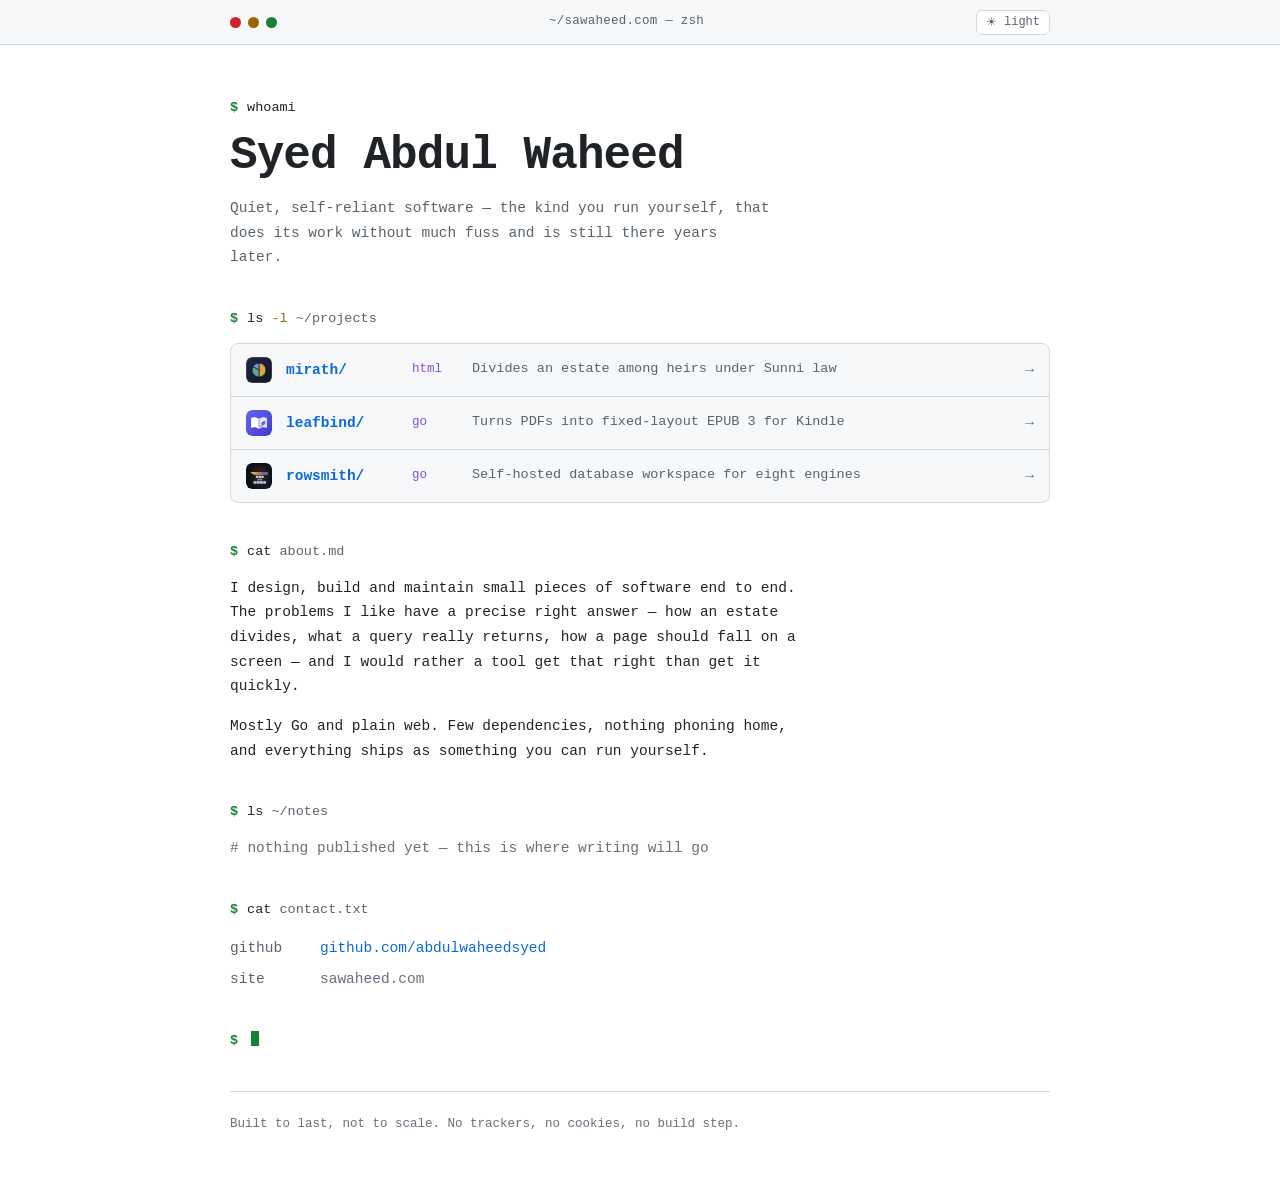
==== index.html @ 829b75a9 "Drop the email address from contact GitHub is enough to be reachable, and an address that is not pub" ====
<!doctype html>
<html lang="en">
<head>
<meta charset="utf-8">
<meta name="viewport" content="width=device-width,initial-scale=1">
<title>Syed Abdul Waheed</title>
<meta name="description" content="Quiet, self-reliant software — the kind you run yourself, built to still be there years later.">
<meta name="color-scheme" content="light dark">
<link rel="icon" href="data:image/svg+xml,%3Csvg xmlns='http://www.w3.org/2000/svg' viewBox='0 0 64 64'%3E%3Crect width='64' height='64' rx='14' fill='%230D1117'/%3E%3Ctext x='32' y='43' font-family='monospace' font-size='34' font-weight='700' fill='%233FB950' text-anchor='middle'%3E%24%3C/text%3E%3C/svg%3E">
<script>
/* set the theme before first paint so there is no flash */
(function(){try{var t=localStorage.getItem('theme');if(t==='light'||t==='dark')document.documentElement.setAttribute('data-theme',t);}catch(e){}})();
</script>
<style>
:root{
  --bg:#ffffff; --panel:#f6f8fa; --panel2:#eef1f4; --border:#d1d9e0;
  --text:#1f2328; --dim:#59636e; --faint:#67707b;
  --green:#1a7f37; --blue:#0969da; --amber:#9a6700; --red:#cf222e; --purple:#8250df;
  --mono:ui-monospace,'SF Mono','Cascadia Mono','Roboto Mono',Menlo,Consolas,'Liberation Mono',monospace;
  --shadow:0 1px 3px rgba(31,35,40,.08),0 8px 24px -12px rgba(31,35,40,.18);
}
@media (prefers-color-scheme:dark){
  :root:not([data-theme="light"]){
    --bg:#0d1117; --panel:#161b22; --panel2:#1c2230; --border:#30363d;
    --text:#e6edf3; --dim:#9198a1; --faint:#7d8590;
    --green:#3fb950; --blue:#58a6ff; --amber:#d29922; --red:#f85149; --purple:#bc8cff;
    --shadow:0 1px 3px rgba(1,4,9,.5),0 12px 32px -16px rgba(1,4,9,.9);
  }
}
:root[data-theme="dark"]{
  --bg:#0d1117; --panel:#161b22; --panel2:#1c2230; --border:#30363d;
  --text:#e6edf3; --dim:#9198a1; --faint:#7d8590;
  --green:#3fb950; --blue:#58a6ff; --amber:#d29922; --red:#f85149; --purple:#bc8cff;
  --shadow:0 1px 3px rgba(1,4,9,.5),0 12px 32px -16px rgba(1,4,9,.9);
}
*{box-sizing:border-box}
html{-webkit-text-size-adjust:100%}
body{
  margin:0;background:var(--bg);color:var(--text);
  font-family:var(--mono);font-size:14.5px;line-height:1.7;
  -webkit-font-smoothing:antialiased
}
a{color:var(--blue)}
.wrap{max-width:860px;margin:0 auto;padding:0 20px}

/* ---------- window chrome ---------- */
.chrome{
  position:sticky;top:0;z-index:10;background:var(--panel);
  border-bottom:1px solid var(--border)
}
.chrome__in{display:flex;align-items:center;gap:14px;height:44px}
.dots{display:flex;gap:7px;flex:none}
.dots i{width:11px;height:11px;border-radius:50%;display:block}
.dots i:nth-child(1){background:var(--red)}
.dots i:nth-child(2){background:var(--amber)}
.dots i:nth-child(3){background:var(--green)}
.path{flex:1;text-align:center;font-size:12.5px;color:var(--dim);letter-spacing:.02em;
  overflow:hidden;text-overflow:ellipsis;white-space:nowrap}
.tbtn{
  flex:none;display:inline-flex;align-items:center;gap:7px;
  font-family:var(--mono);font-size:12px;color:var(--dim);
  background:var(--bg);border:1px solid var(--border);border-radius:6px;
  padding:4px 9px;cursor:pointer;transition:border-color .15s,color .15s
}
.tbtn:hover{border-color:var(--blue);color:var(--blue)}

/* ---------- session ---------- */
main{padding:38px 0 0}
.block{margin-bottom:38px}
.cmd{color:var(--dim);font-size:13.5px;margin-bottom:12px;white-space:nowrap;overflow:hidden;text-overflow:ellipsis}
.cmd b{color:var(--green);font-weight:700;margin-right:9px}
.cmd em{font-style:normal;color:var(--text)}
.cmd .flag{color:var(--amber)}

h1{
  margin:0;font-weight:700;letter-spacing:-.02em;line-height:1.1;
  font-size:clamp(29px,5.6vw,46px)
}
.tagline{margin:14px 0 0;color:var(--dim);max-width:62ch}

/* ---------- file listing ---------- */
.listing{border:1px solid var(--border);border-radius:8px;overflow:hidden;background:var(--panel)}
.entry{
  display:grid;align-items:center;gap:14px;
  grid-template-columns:26px 112px 46px 1fr 16px;
  padding:13px 15px;text-decoration:none;color:inherit;
  border-bottom:1px solid var(--border);transition:background .15s
}
.entry:last-child{border-bottom:0}
.entry:hover,.entry:focus-visible{background:var(--panel2)}
.icon{width:26px;height:26px;border-radius:6px;overflow:hidden;display:block;flex:none}
.icon svg{width:100%;height:100%;display:block}
.ename{color:var(--blue);font-weight:700;white-space:nowrap}
.entry:hover .ename{text-decoration:underline}
.elang{color:var(--purple);font-size:12.5px;white-space:nowrap}
.edesc{color:var(--dim);font-size:13.5px;overflow:hidden;text-overflow:ellipsis;white-space:nowrap}
.earr{color:var(--faint);justify-self:end;transition:transform .18s,color .18s}
.entry:hover .earr{color:var(--blue);transform:translateX(3px)}

/* ---------- prose ---------- */
.out{max-width:66ch;color:var(--text)}
.out p{margin:0 0 15px}
.out p:last-child{margin-bottom:0}
.muted{color:var(--faint)}
.hash{color:var(--faint)}

/* ---------- contact ---------- */
.kv{display:grid;grid-template-columns:76px 1fr;gap:6px 14px;max-width:62ch}
.kv dt{color:var(--dim)}
.kv dd{margin:0}
.kv a{text-decoration:none}
.kv a:hover{text-decoration:underline}

/* ---------- caret ---------- */
.caret{display:inline-block;width:8px;height:1.05em;background:var(--green);
  vertical-align:-2px;margin-left:4px;animation:blink 1.15s steps(1) infinite}
@keyframes blink{0%,49%{opacity:1}50%,100%{opacity:0}}

footer{
  margin-top:10px;padding:22px 0 60px;color:var(--faint);font-size:12.5px;
  border-top:1px solid var(--border)
}

:focus-visible{outline:2px solid var(--blue);outline-offset:2px}

@media (max-width:640px){
  body{font-size:14px}
  .entry{grid-template-columns:26px 1fr 16px;gap:12px;row-gap:3px}
  .elang{display:none}
  .edesc{grid-column:2 / 4;white-space:normal;font-size:13px}
  .path{font-size:11.5px}
  .kv{grid-template-columns:62px 1fr}
}
@media (prefers-reduced-motion:reduce){*{transition:none!important;animation:none!important}}
</style>
</head>
<body>

<header class="chrome">
  <div class="wrap chrome__in">
    <span class="dots" aria-hidden="true"><i></i><i></i><i></i></span>
    <span class="path">~/sawaheed.com — zsh</span>
    <button class="tbtn" id="theme" type="button" aria-label="Switch colour theme">
      <span id="themeIcon" aria-hidden="true">◐</span><span id="themeLabel">theme</span>
    </button>
  </div>
</header>

<div class="wrap">
  <main>

    <section class="block">
      <p class="cmd"><b>$</b><em>whoami</em></p>
      <h1>Syed Abdul Waheed</h1>
      <p class="tagline">Quiet, self-reliant software — the kind you run yourself, that does its work without much fuss and is still there years later.</p>
    </section>

    <section class="block">
      <p class="cmd"><b>$</b><em>ls</em> <span class="flag">-l</span> ~/projects</p>
      <div class="listing">

        <a class="entry" href="islamic-inheritance-calculator.html">
          <span class="icon"><svg class="mark" viewBox="0 0 64 64" role="img" aria-label="Mīrāth logo">
          <defs><linearGradient id="mirathbg" x1="0" y1="0" x2="1" y2="1">
          <stop offset="0" stop-color="#1D2748"/><stop offset="1" stop-color="#0E1428"/>
          </linearGradient></defs>
          <rect width="64" height="64" rx="15" fill="url(#mirathbg)"/>
          <rect x=".8" y=".8" width="62.4" height="62.4" rx="14.2" fill="none" stroke="#D9A93E" stroke-opacity=".45" stroke-width="1.6"/>
          <g stroke="#0E1428" stroke-width="1.6" stroke-linejoin="round">
          <path d="M32 32L32 15A17 17 0 0 1 32 49Z" fill="#D9A93E"/>
          <path d="M32 32L32 49A17 17 0 0 1 17.28 23.5Z" fill="#5FA48D"/>
          <path d="M32 32L17.28 23.5A17 17 0 0 1 32 15Z" fill="#8290DA"/>
          </g>
          </svg></span>
          <span class="ename">mirath/</span>
          <span class="elang">html</span>
          <span class="edesc">Divides an estate among heirs under Sunni law</span>
          <span class="earr" aria-hidden="true">&rarr;</span>
        </a>

        <a class="entry" href="https://github.com/abdulwaheedsyed/leafbind">
          <span class="icon"><svg class="mark" viewBox="0 0 64 64" role="img" aria-label="Leafbind logo">
          <defs><linearGradient id="leafbindbg" x1="0" y1="0" x2="1" y2="1">
          <stop offset="0" stop-color="#6366F1"/><stop offset="1" stop-color="#4338CA"/>
          </linearGradient></defs>
          <rect width="64" height="64" rx="15" fill="url(#leafbindbg)"/>
          <path d="M12.5 19.5c6.8-2.9 13-2.3 19.5 2.2v24.6c-6.5-4.4-12.7-5-19.5-2.2z" fill="#FFFFFF"/>
          <path d="M51.5 19.5c-6.8-2.9-13-2.3-19.5 2.2v24.6c6.5-4.4 12.7-5 19.5-2.2z" fill="#E0E7FF"/>
          <path d="M32 24.5v3.2M32 31.2v3.2M32 37.9v3.2" stroke="#4338CA" stroke-width="1.6" stroke-linecap="round"/>
          <path d="M38.2 38.6c-1.6-6.4 2.2-10.9 9.3-11.4 1 6.9-2.9 11.5-9.3 11.4z" fill="#4F46E5"/>
          <path d="M36.4 41.2l2.6-3.4c2.2-2.9 4.2-5 6.6-7" stroke="#4F46E5" stroke-width="1.5" stroke-linecap="round" fill="none"/>
          <path d="M39.4 37.5c1.9-2.4 3.6-4.2 5.8-5.9" stroke="#E0E7FF" stroke-width="1.1" stroke-linecap="round" fill="none"/>
          </svg></span>
          <span class="ename">leafbind/</span>
          <span class="elang">go</span>
          <span class="edesc">Turns PDFs into fixed-layout EPUB 3 for Kindle</span>
          <span class="earr" aria-hidden="true">&rarr;</span>
        </a>

        <a class="entry" href="https://github.com/abdulwaheedsyed/Rowsmith">
          <span class="icon"><svg class="mark" role="img" aria-label="Rowsmith logo" viewBox="0 0 1024 1024">
          <defs>
          <clipPath id="rs-tile"><rect width="1024" height="1024" rx="224"/></clipPath>
          <radialGradient id="rs-glow" gradientUnits="userSpaceOnUse" cx="540" cy="470" r="500">
          <stop offset="0" stop-color="rgb(196,128,63)" stop-opacity="0.21"/><stop offset="1" stop-color="rgb(196,128,63)" stop-opacity="0"/>
          </radialGradient>
          <radialGradient id="rs-cool" gradientUnits="userSpaceOnUse" cx="760" cy="1100" r="720">
          <stop offset="0" stop-color="rgb(61,122,212)" stop-opacity="0.10"/><stop offset="1" stop-color="rgb(61,122,212)" stop-opacity="0"/>
          </radialGradient>
          </defs>
          <g clip-path="url(#rs-tile)">
          <rect width="1024" height="1024" fill="#0b0f17"/>
          <rect width="1024" height="1024" fill="url(#rs-cool)"/>
          <rect width="1024" height="1024" fill="url(#rs-glow)"/>
          <g transform="translate(172 351) scale(1.5455) translate(-760 -168)">
          <defs>
          <linearGradient id="rs-temper" x1="760" x2="1200" y1="0" y2="0" gradientUnits="userSpaceOnUse">
          <stop offset="0" stop-color="#ebc76a"/><stop offset=".45" stop-color="#c4803f"/>
          <stop offset=".75" stop-color="#93508a"/><stop offset="1" stop-color="#3d7ad4"/>
          </linearGradient>
          <linearGradient id="rs-steel" x1="0" x2="0" y1="0" y2="1"><stop offset="0" stop-color="#d3d9e3"/><stop offset="1" stop-color="#aeb7c6"/></linearGradient>
          <linearGradient id="rs-slate" x1="0" x2="0" y1="0" y2="1"><stop offset="0" stop-color="#95a0b2"/><stop offset="1" stop-color="#76829a"/></linearGradient>
          <filter id="rs-heat" x="-20%" y="-80%" width="140%" height="260%"><feGaussianBlur stdDeviation="18"/></filter>
          <linearGradient id="rs-tail0" gradientUnits="userSpaceOnUse" x1="1034.2" y1="147.9" x2="1020.7" y2="100.7"><stop offset="0" stop-color="#ffe3a0" stop-opacity="0"/><stop offset="1" stop-color="#ffe3a0" stop-opacity="0.90"/></linearGradient>
          <linearGradient id="rs-tail1" gradientUnits="userSpaceOnUse" x1="1045.9" y1="111.4" x2="1051.1" y2="62.6"><stop offset="0" stop-color="#f0c766" stop-opacity="0"/><stop offset="1" stop-color="#f0c766" stop-opacity="0.74"/></linearGradient>
          <linearGradient id="rs-tail2" gradientUnits="userSpaceOnUse" x1="1054.3" y1="138.7" x2="1075.1" y2="96.1"><stop offset="0" stop-color="#ffe3a0" stop-opacity="0"/><stop offset="1" stop-color="#ffe3a0" stop-opacity="0.85"/></linearGradient>
          <linearGradient id="rs-tail3" gradientUnits="userSpaceOnUse" x1="1091.4" y1="114.8" x2="1122.0" y2="83.1"><stop offset="0" stop-color="#f0c766" stop-opacity="0"/><stop offset="1" stop-color="#f0c766" stop-opacity="0.69"/></linearGradient>
          <linearGradient id="rs-tail4" gradientUnits="userSpaceOnUse" x1="1082.1" y1="145.6" x2="1119.5" y2="125.7"><stop offset="0" stop-color="#ffe3a0" stop-opacity="0"/><stop offset="1" stop-color="#ffe3a0" stop-opacity="0.81"/></linearGradient>
          <linearGradient id="rs-tail5" gradientUnits="userSpaceOnUse" x1="1003.5" y1="104.7" x2="984.0" y2="71.0"><stop offset="0" stop-color="#f0c766" stop-opacity="0"/><stop offset="1" stop-color="#f0c766" stop-opacity="0.71"/></linearGradient>
          </defs>
          <path d="M760 168h440v80H930c-60 0-108-24-170-80z" fill="#c4803f" opacity="0.45" filter="url(#rs-heat)"/>
          <path d="M760 168h440v80H930c-60 0-108-24-170-80z" fill="url(#rs-temper)"/>
          <path d="M760 168h440v5H765z" fill="#fff" opacity="0.2"/>
          <!-- waist, neck and base: the logo's bars, cut into cells -->
          <g fill="url(#rs-steel)">
          <rect x="900.0" y="266" width="62.7" height="60" rx="5"/>
          <rect x="968.7" y="266" width="62.7" height="60" rx="5"/>
          <rect x="1037.3" y="266" width="62.7" height="60" rx="5"/>
          </g>
          <g fill="url(#rs-slate)">
          <rect x="940.0" y="340" width="57.0" height="50" rx="5"/>
          <rect x="1003.0" y="340" width="57.0" height="50" rx="5"/>
          </g>
          <g fill="url(#rs-steel)">
          <rect x="840.0" y="404" width="75.5" height="66" rx="5"/>
          <rect x="921.5" y="404" width="75.5" height="66" rx="5"/>
          <rect x="1003.0" y="404" width="75.5" height="66" rx="5"/>
          <rect x="1084.5" y="404" width="75.5" height="66" rx="5"/>
          </g>
          <!-- sparks thrown from the strike point -->
          <g>
          <line x1="1034.2" y1="147.9" x2="1020.7" y2="100.7" stroke="url(#rs-tail0)" stroke-width="3.9" stroke-linecap="round"/>
          <circle cx="1020.7" cy="100.7" r="2.2" fill="#fff4d6" opacity="0.90"/>
          <line x1="1045.9" y1="111.4" x2="1051.1" y2="62.6" stroke="url(#rs-tail1)" stroke-width="3.9" stroke-linecap="round"/>
          <circle cx="1051.1" cy="62.6" r="2.2" fill="#fff4d6" opacity="0.74"/>
          <line x1="1054.3" y1="138.7" x2="1075.1" y2="96.1" stroke="url(#rs-tail2)" stroke-width="3.7" stroke-linecap="round"/>
          <circle cx="1075.1" cy="96.1" r="2.1" fill="#fff4d6" opacity="0.85"/>
          <line x1="1091.4" y1="114.8" x2="1122.0" y2="83.1" stroke="url(#rs-tail3)" stroke-width="3.4" stroke-linecap="round"/>
          <circle cx="1122.0" cy="83.1" r="1.9" fill="#fff4d6" opacity="0.69"/>
          <line x1="1082.1" y1="145.6" x2="1119.5" y2="125.7" stroke="url(#rs-tail4)" stroke-width="3.2" stroke-linecap="round"/>
          <circle cx="1119.5" cy="125.7" r="1.8" fill="#fff4d6" opacity="0.81"/>
          <line x1="1003.5" y1="104.7" x2="984.0" y2="71.0" stroke="url(#rs-tail5)" stroke-width="2.9" stroke-linecap="round"/>
          <circle cx="984.0" cy="71.0" r="1.6" fill="#fff4d6" opacity="0.71"/>
          </g>
          </g>
          </g>
          </svg></span>
          <span class="ename">rowsmith/</span>
          <span class="elang">go</span>
          <span class="edesc">Self-hosted database workspace for eight engines</span>
          <span class="earr" aria-hidden="true">&rarr;</span>
        </a>

      </div>
    </section>

    <section class="block">
      <p class="cmd"><b>$</b><em>cat</em> about.md</p>
      <div class="out">
        <p>I design, build and maintain small pieces of software end to end. The problems I like have a precise right answer — how an estate divides, what a query really returns, how a page should fall on a screen — and I would rather a tool get that right than get it quickly.</p>
        <p>Mostly Go and plain web. Few dependencies, nothing phoning home, and everything ships as something you can run yourself.</p>
      </div>
    </section>

    <section class="block">
      <p class="cmd"><b>$</b><em>ls</em> ~/notes</p>
      <div class="out muted"><p><span class="hash">#</span> nothing published yet — this is where writing will go</p></div>
    </section>

    <section class="block">
      <p class="cmd"><b>$</b><em>cat</em> contact.txt</p>
      <dl class="kv">
        <dt>github</dt><dd><a href="https://github.com/abdulwaheedsyed">github.com/abdulwaheedsyed</a></dd>
        <dt>site</dt><dd><span class="muted">sawaheed.com</span></dd>
      </dl>
    </section>

    <section class="block">
      <p class="cmd"><b>$</b><span class="caret" aria-hidden="true"></span></p>
    </section>

  </main>

  <footer>Built to last, not to scale. No trackers, no cookies, no build step.</footer>
</div>

<script>
(function(){
  var root = document.documentElement;
  var btn = document.getElementById('theme');
  var icon = document.getElementById('themeIcon');
  var label = document.getElementById('themeLabel');
  var mq = window.matchMedia('(prefers-color-scheme: dark)');

  function effective(){
    var set = root.getAttribute('data-theme');
    if(set === 'light' || set === 'dark') return set;
    return mq.matches ? 'dark' : 'light';
  }
  function paint(){
    var t = effective();
    icon.textContent = t === 'dark' ? '☾' : '☀';
    label.textContent = t === 'dark' ? 'dark' : 'light';
    btn.setAttribute('aria-label', 'Switch to ' + (t === 'dark' ? 'light' : 'dark') + ' theme');
  }
  btn.addEventListener('click', function(){
    var next = effective() === 'dark' ? 'light' : 'dark';
    root.setAttribute('data-theme', next);
    try{ localStorage.setItem('theme', next); }catch(e){}
    paint();
  });
  /* follow the system until the visitor has chosen for themselves */
  if(mq.addEventListener) mq.addEventListener('change', paint);
  paint();
})();

</script>

</body>
</html>
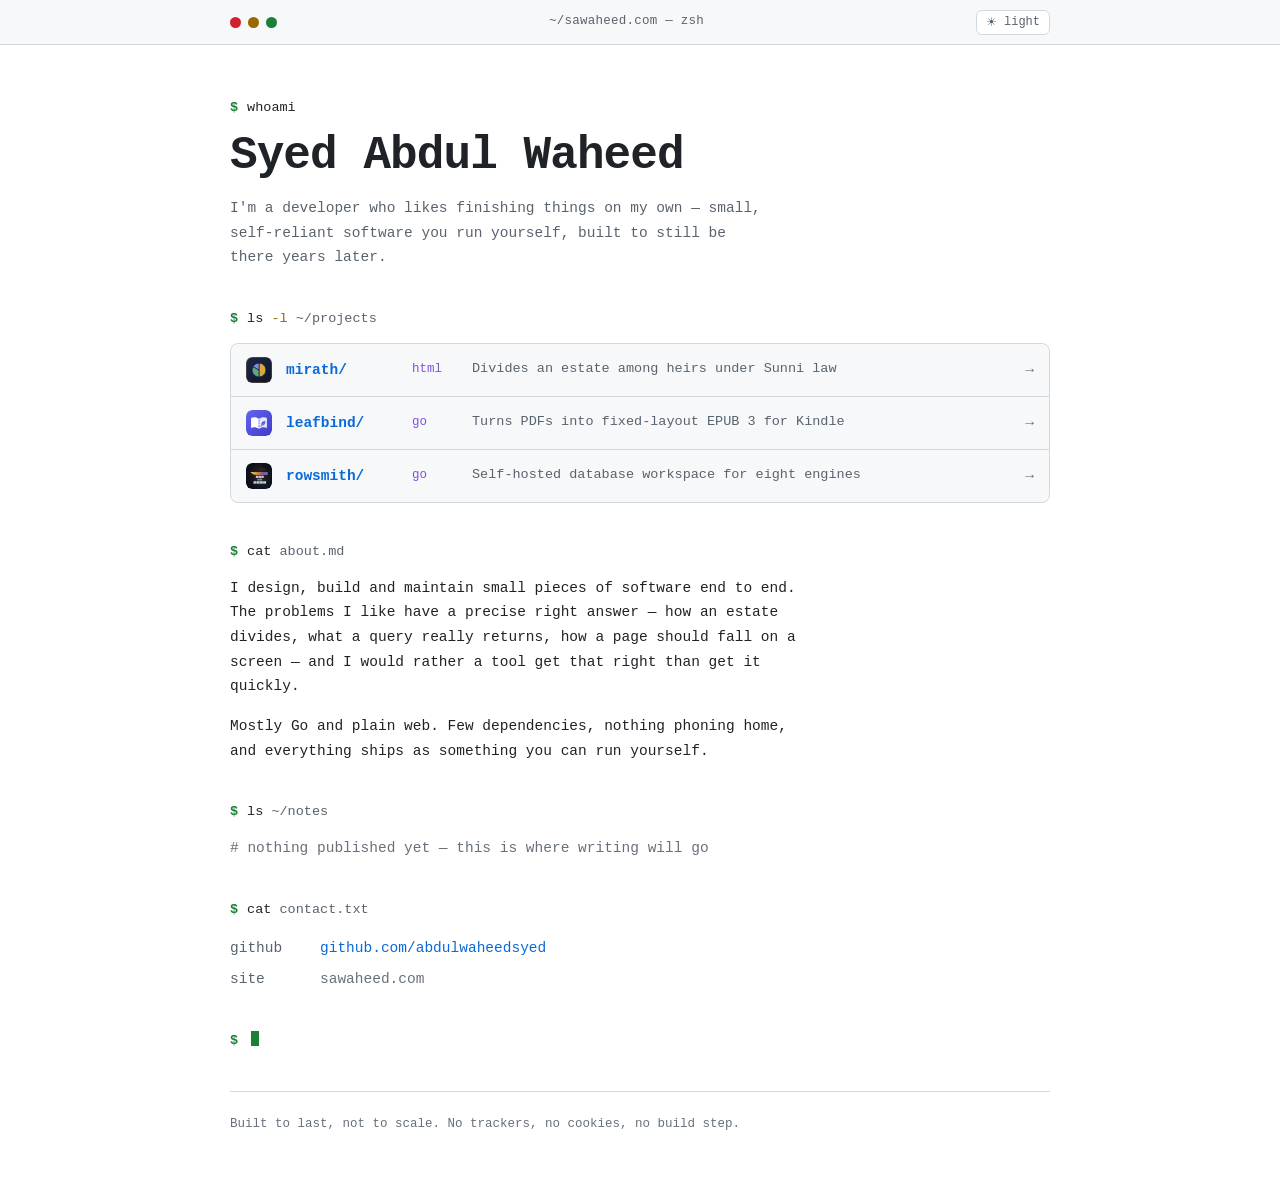
==== commit 7afc1487: "Lead the hero line with the person, not the software It sits directly under "$ whoami", so it should" ====
--- a/index.html
+++ b/index.html
@@ -4,7 +4,7 @@
 <meta charset="utf-8">
 <meta name="viewport" content="width=device-width,initial-scale=1">
 <title>Syed Abdul Waheed</title>
-<meta name="description" content="Quiet, self-reliant software — the kind you run yourself, built to still be there years later.">
+<meta name="description" content="Syed Abdul Waheed — a developer building small, self-reliant software you run yourself, built to still be there years later.">
 <meta name="color-scheme" content="light dark">
 <link rel="icon" href="data:image/svg+xml,%3Csvg xmlns='http://www.w3.org/2000/svg' viewBox='0 0 64 64'%3E%3Crect width='64' height='64' rx='14' fill='%230D1117'/%3E%3Ctext x='32' y='43' font-family='monospace' font-size='34' font-weight='700' fill='%233FB950' text-anchor='middle'%3E%24%3C/text%3E%3C/svg%3E">
 <script>
@@ -152,7 +152,7 @@
     <section class="block">
       <p class="cmd"><b>$</b><em>whoami</em></p>
       <h1>Syed Abdul Waheed</h1>
-      <p class="tagline">Quiet, self-reliant software — the kind you run yourself, that does its work without much fuss and is still there years later.</p>
+      <p class="tagline">I'm a developer who likes finishing things on my own — small, self-reliant software you run yourself, built to still be there years later.</p>
     </section>
 
     <section class="block">
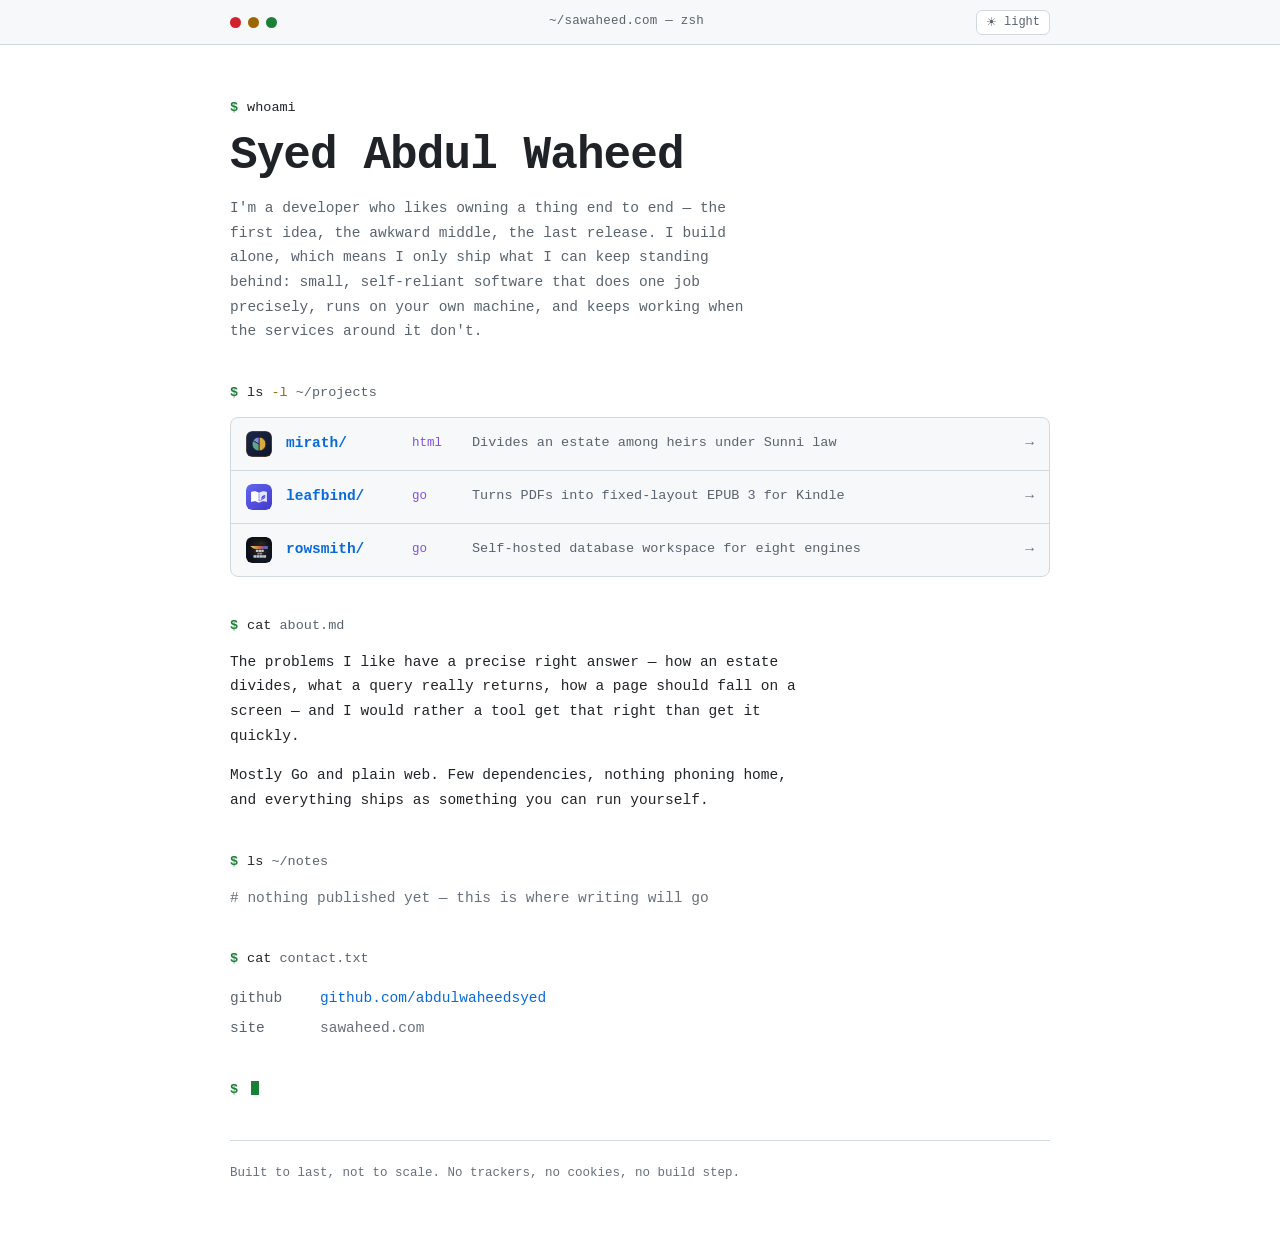
==== commit e7c59234: "Expand the hero line Says who I am and how I work before what comes out of it: owning a thing end to" ====
--- a/index.html
+++ b/index.html
@@ -152,7 +152,7 @@
     <section class="block">
       <p class="cmd"><b>$</b><em>whoami</em></p>
       <h1>Syed Abdul Waheed</h1>
-      <p class="tagline">I'm a developer who likes finishing things on my own — small, self-reliant software you run yourself, built to still be there years later.</p>
+      <p class="tagline">I'm a developer who likes owning a thing end to end — the first idea, the awkward middle, the last release. I build alone, which means I only ship what I can keep standing behind: small, self-reliant software that does one job precisely, runs on your own machine, and keeps working when the services around it don't.</p>
     </section>
 
     <section class="block">
@@ -277,7 +277,7 @@
     <section class="block">
       <p class="cmd"><b>$</b><em>cat</em> about.md</p>
       <div class="out">
-        <p>I design, build and maintain small pieces of software end to end. The problems I like have a precise right answer — how an estate divides, what a query really returns, how a page should fall on a screen — and I would rather a tool get that right than get it quickly.</p>
+        <p>The problems I like have a precise right answer — how an estate divides, what a query really returns, how a page should fall on a screen — and I would rather a tool get that right than get it quickly.</p>
         <p>Mostly Go and plain web. Few dependencies, nothing phoning home, and everything ships as something you can run yourself.</p>
       </div>
     </section>
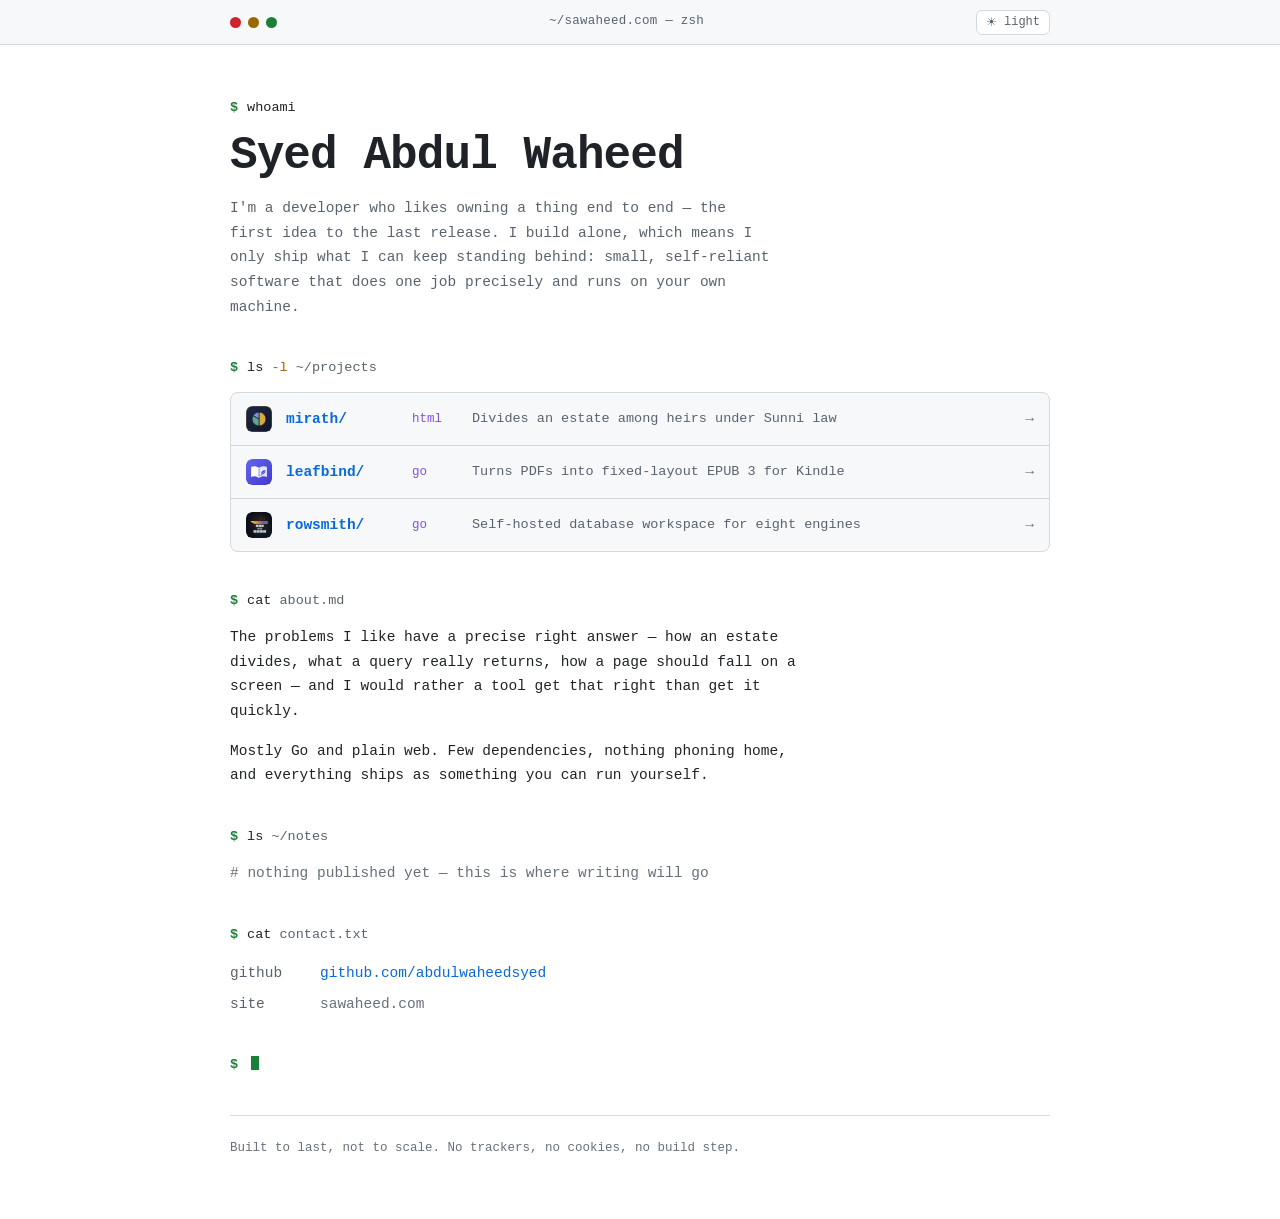
==== commit 60c1894f: "Trim the hero line Drops "the awkward middle" and the closing clause about services, so the sentence" ====
--- a/index.html
+++ b/index.html
@@ -152,7 +152,7 @@
     <section class="block">
       <p class="cmd"><b>$</b><em>whoami</em></p>
       <h1>Syed Abdul Waheed</h1>
-      <p class="tagline">I'm a developer who likes owning a thing end to end — the first idea, the awkward middle, the last release. I build alone, which means I only ship what I can keep standing behind: small, self-reliant software that does one job precisely, runs on your own machine, and keeps working when the services around it don't.</p>
+      <p class="tagline">I'm a developer who likes owning a thing end to end — the first idea to the last release. I build alone, which means I only ship what I can keep standing behind: small, self-reliant software that does one job precisely and runs on your own machine.</p>
     </section>
 
     <section class="block">
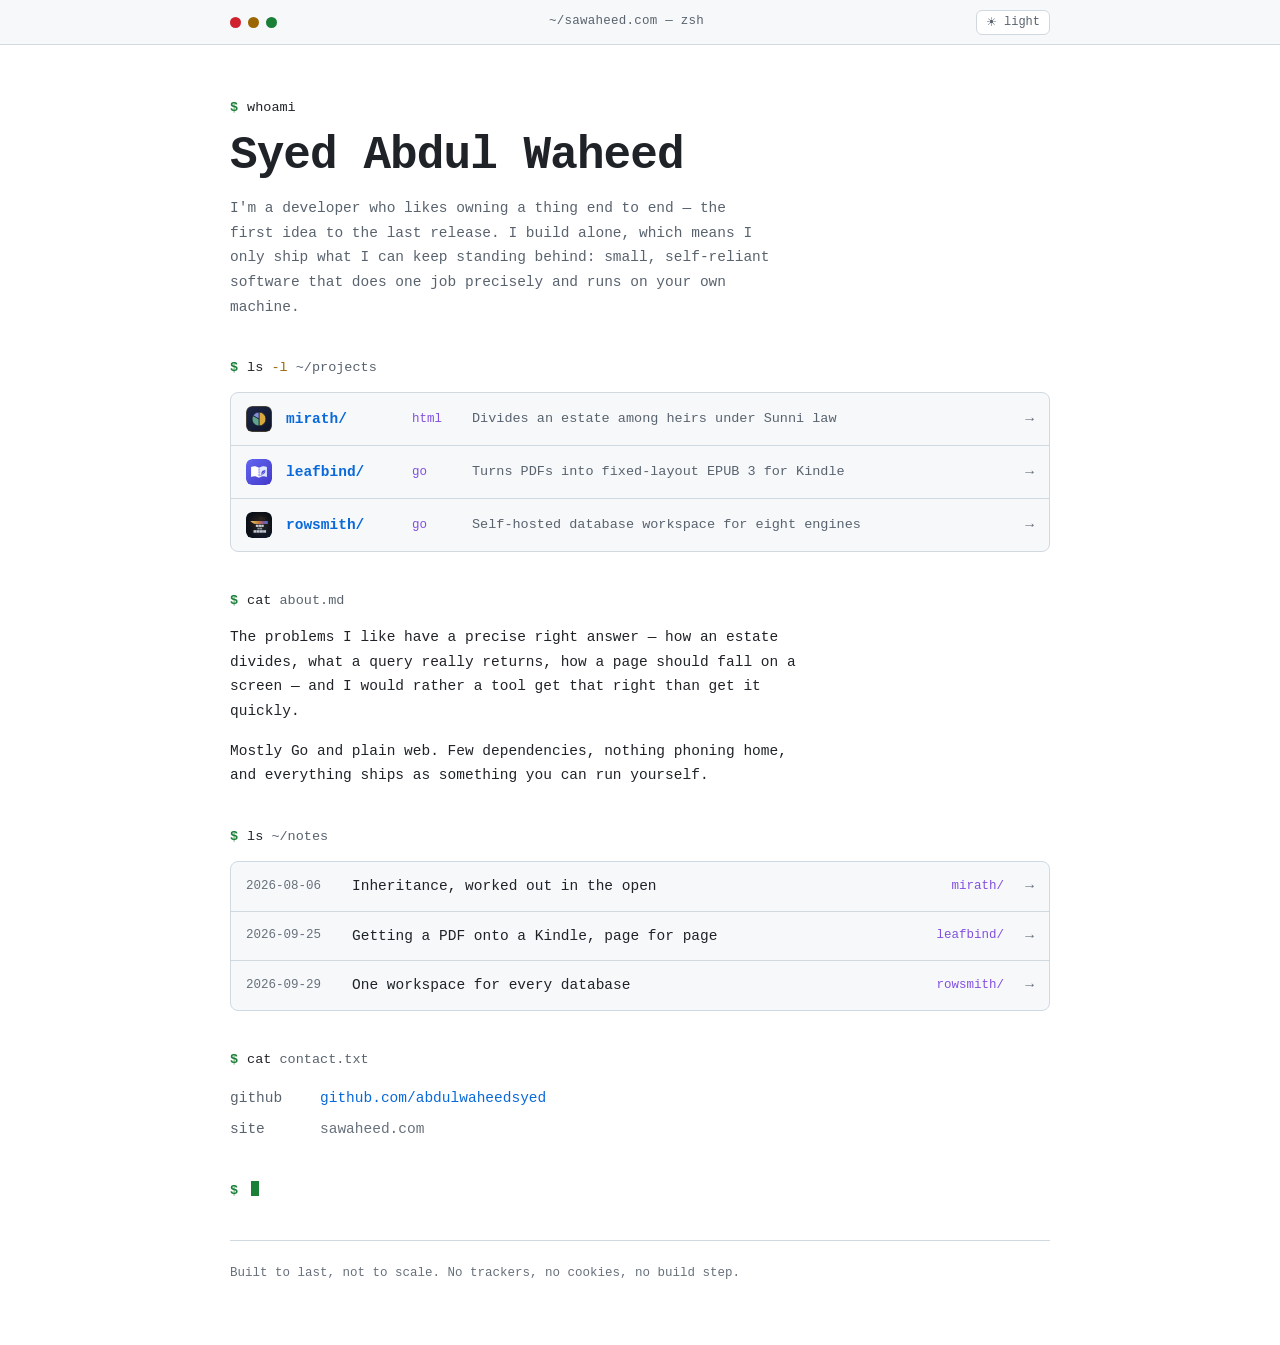
==== commit 72d8a4fd: "Add notes on Mirath, Leafbind and Rowsmith Three notes, one per project, each on its own page in the" ====
--- a/index.html
+++ b/index.html
@@ -96,6 +96,27 @@
 .edesc{color:var(--dim);font-size:13.5px;overflow:hidden;text-overflow:ellipsis;white-space:nowrap}
 .earr{color:var(--faint);justify-self:end;transition:transform .18s,color .18s}
 .entry:hover .earr{color:var(--blue);transform:translateX(3px)}
+
+/* ---------- notes listing ---------- */
+.nrow{
+  display:grid;align-items:center;gap:14px;
+  grid-template-columns:92px 1fr auto 16px;
+  padding:12px 15px;text-decoration:none;color:inherit;
+  border-bottom:1px solid var(--border);transition:background .15s
+}
+.nrow:last-child{border-bottom:0}
+.nrow:hover,.nrow:focus-visible{background:var(--panel2)}
+.ndate{color:var(--faint);font-size:12.5px;white-space:nowrap}
+.ntitle{color:var(--text);overflow:hidden;text-overflow:ellipsis;white-space:nowrap}
+.nrow:hover .ntitle{color:var(--blue);text-decoration:underline}
+.nproj{color:var(--purple);font-size:12.5px;white-space:nowrap}
+.nrow:hover .earr{color:var(--blue);transform:translateX(3px)}
+@media (max-width:640px){
+  .nrow{grid-template-columns:1fr 16px;row-gap:2px}
+  .ndate{grid-column:1;order:-1}
+  .ntitle{grid-column:1;white-space:normal}
+  .nproj{display:none}
+}
 
 /* ---------- prose ---------- */
 .out{max-width:66ch;color:var(--text)}
@@ -284,7 +305,26 @@
 
     <section class="block">
       <p class="cmd"><b>$</b><em>ls</em> ~/notes</p>
-      <div class="out muted"><p><span class="hash">#</span> nothing published yet — this is where writing will go</p></div>
+      <div class="listing">
+        <a class="nrow" href="notes/mirath.html">
+          <span class="ndate">2026-08-06</span>
+          <span class="ntitle">Inheritance, worked out in the open</span>
+          <span class="nproj">mirath/</span>
+          <span class="earr" aria-hidden="true">&rarr;</span>
+        </a>
+        <a class="nrow" href="notes/leafbind.html">
+          <span class="ndate">2026-09-25</span>
+          <span class="ntitle">Getting a PDF onto a Kindle, page for page</span>
+          <span class="nproj">leafbind/</span>
+          <span class="earr" aria-hidden="true">&rarr;</span>
+        </a>
+        <a class="nrow" href="notes/rowsmith.html">
+          <span class="ndate">2026-09-29</span>
+          <span class="ntitle">One workspace for every database</span>
+          <span class="nproj">rowsmith/</span>
+          <span class="earr" aria-hidden="true">&rarr;</span>
+        </a>
+      </div>
     </section>
 
     <section class="block">
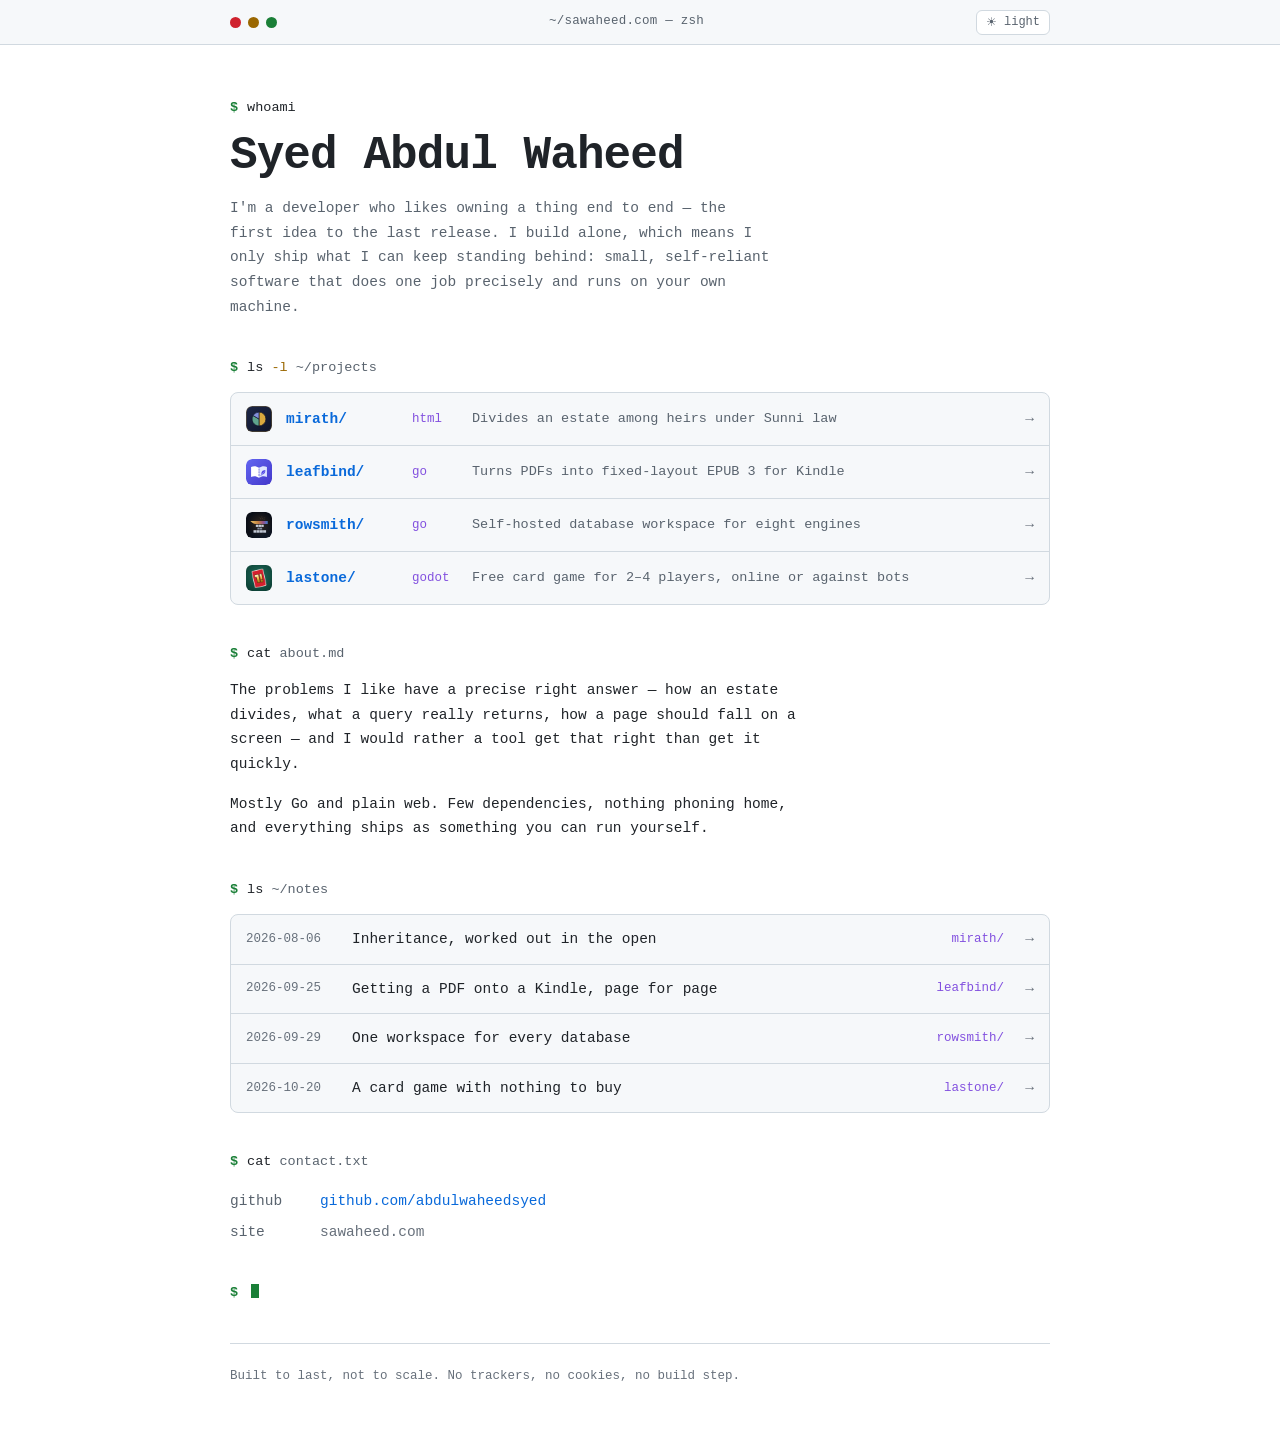
==== commit 6299b451: "Add LastOne! to projects and notes Adds a lastone/ row to the project listing and a note, "A card ga" ====
--- a/index.html
+++ b/index.html
@@ -3,159 +3,16 @@
 <head>
 <meta charset="utf-8">
 <meta name="viewport" content="width=device-width,initial-scale=1">
+<meta http-equiv="Content-Security-Policy" content="default-src 'none'; script-src 'self'; style-src 'self'; img-src 'self'; base-uri 'none'; form-action 'none'">
 <title>Syed Abdul Waheed</title>
 <meta name="description" content="Syed Abdul Waheed — a developer building small, self-reliant software you run yourself, built to still be there years later.">
 <meta name="color-scheme" content="light dark">
-<link rel="icon" href="data:image/svg+xml,%3Csvg xmlns='http://www.w3.org/2000/svg' viewBox='0 0 64 64'%3E%3Crect width='64' height='64' rx='14' fill='%230D1117'/%3E%3Ctext x='32' y='43' font-family='monospace' font-size='34' font-weight='700' fill='%233FB950' text-anchor='middle'%3E%24%3C/text%3E%3C/svg%3E">
-<script>
-/* set the theme before first paint so there is no flash */
-(function(){try{var t=localStorage.getItem('theme');if(t==='light'||t==='dark')document.documentElement.setAttribute('data-theme',t);}catch(e){}})();
-</script>
-<style>
-:root{
-  --bg:#ffffff; --panel:#f6f8fa; --panel2:#eef1f4; --border:#d1d9e0;
-  --text:#1f2328; --dim:#59636e; --faint:#67707b;
-  --green:#1a7f37; --blue:#0969da; --amber:#9a6700; --red:#cf222e; --purple:#8250df;
-  --mono:ui-monospace,'SF Mono','Cascadia Mono','Roboto Mono',Menlo,Consolas,'Liberation Mono',monospace;
-  --shadow:0 1px 3px rgba(31,35,40,.08),0 8px 24px -12px rgba(31,35,40,.18);
-}
-@media (prefers-color-scheme:dark){
-  :root:not([data-theme="light"]){
-    --bg:#0d1117; --panel:#161b22; --panel2:#1c2230; --border:#30363d;
-    --text:#e6edf3; --dim:#9198a1; --faint:#7d8590;
-    --green:#3fb950; --blue:#58a6ff; --amber:#d29922; --red:#f85149; --purple:#bc8cff;
-    --shadow:0 1px 3px rgba(1,4,9,.5),0 12px 32px -16px rgba(1,4,9,.9);
-  }
-}
-:root[data-theme="dark"]{
-  --bg:#0d1117; --panel:#161b22; --panel2:#1c2230; --border:#30363d;
-  --text:#e6edf3; --dim:#9198a1; --faint:#7d8590;
-  --green:#3fb950; --blue:#58a6ff; --amber:#d29922; --red:#f85149; --purple:#bc8cff;
-  --shadow:0 1px 3px rgba(1,4,9,.5),0 12px 32px -16px rgba(1,4,9,.9);
-}
-*{box-sizing:border-box}
-html{-webkit-text-size-adjust:100%}
-body{
-  margin:0;background:var(--bg);color:var(--text);
-  font-family:var(--mono);font-size:14.5px;line-height:1.7;
-  -webkit-font-smoothing:antialiased
-}
-a{color:var(--blue)}
-.wrap{max-width:860px;margin:0 auto;padding:0 20px}
-
-/* ---------- window chrome ---------- */
-.chrome{
-  position:sticky;top:0;z-index:10;background:var(--panel);
-  border-bottom:1px solid var(--border)
-}
-.chrome__in{display:flex;align-items:center;gap:14px;height:44px}
-.dots{display:flex;gap:7px;flex:none}
-.dots i{width:11px;height:11px;border-radius:50%;display:block}
-.dots i:nth-child(1){background:var(--red)}
-.dots i:nth-child(2){background:var(--amber)}
-.dots i:nth-child(3){background:var(--green)}
-.path{flex:1;text-align:center;font-size:12.5px;color:var(--dim);letter-spacing:.02em;
-  overflow:hidden;text-overflow:ellipsis;white-space:nowrap}
-.tbtn{
-  flex:none;display:inline-flex;align-items:center;gap:7px;
-  font-family:var(--mono);font-size:12px;color:var(--dim);
-  background:var(--bg);border:1px solid var(--border);border-radius:6px;
-  padding:4px 9px;cursor:pointer;transition:border-color .15s,color .15s
-}
-.tbtn:hover{border-color:var(--blue);color:var(--blue)}
-
-/* ---------- session ---------- */
-main{padding:38px 0 0}
-.block{margin-bottom:38px}
-.cmd{color:var(--dim);font-size:13.5px;margin-bottom:12px;white-space:nowrap;overflow:hidden;text-overflow:ellipsis}
-.cmd b{color:var(--green);font-weight:700;margin-right:9px}
-.cmd em{font-style:normal;color:var(--text)}
-.cmd .flag{color:var(--amber)}
-
-h1{
-  margin:0;font-weight:700;letter-spacing:-.02em;line-height:1.1;
-  font-size:clamp(29px,5.6vw,46px)
-}
-.tagline{margin:14px 0 0;color:var(--dim);max-width:62ch}
-
-/* ---------- file listing ---------- */
-.listing{border:1px solid var(--border);border-radius:8px;overflow:hidden;background:var(--panel)}
-.entry{
-  display:grid;align-items:center;gap:14px;
-  grid-template-columns:26px 112px 46px 1fr 16px;
-  padding:13px 15px;text-decoration:none;color:inherit;
-  border-bottom:1px solid var(--border);transition:background .15s
-}
-.entry:last-child{border-bottom:0}
-.entry:hover,.entry:focus-visible{background:var(--panel2)}
-.icon{width:26px;height:26px;border-radius:6px;overflow:hidden;display:block;flex:none}
-.icon svg{width:100%;height:100%;display:block}
-.ename{color:var(--blue);font-weight:700;white-space:nowrap}
-.entry:hover .ename{text-decoration:underline}
-.elang{color:var(--purple);font-size:12.5px;white-space:nowrap}
-.edesc{color:var(--dim);font-size:13.5px;overflow:hidden;text-overflow:ellipsis;white-space:nowrap}
-.earr{color:var(--faint);justify-self:end;transition:transform .18s,color .18s}
-.entry:hover .earr{color:var(--blue);transform:translateX(3px)}
-
-/* ---------- notes listing ---------- */
-.nrow{
-  display:grid;align-items:center;gap:14px;
-  grid-template-columns:92px 1fr auto 16px;
-  padding:12px 15px;text-decoration:none;color:inherit;
-  border-bottom:1px solid var(--border);transition:background .15s
-}
-.nrow:last-child{border-bottom:0}
-.nrow:hover,.nrow:focus-visible{background:var(--panel2)}
-.ndate{color:var(--faint);font-size:12.5px;white-space:nowrap}
-.ntitle{color:var(--text);overflow:hidden;text-overflow:ellipsis;white-space:nowrap}
-.nrow:hover .ntitle{color:var(--blue);text-decoration:underline}
-.nproj{color:var(--purple);font-size:12.5px;white-space:nowrap}
-.nrow:hover .earr{color:var(--blue);transform:translateX(3px)}
-@media (max-width:640px){
-  .nrow{grid-template-columns:1fr 16px;row-gap:2px}
-  .ndate{grid-column:1;order:-1}
-  .ntitle{grid-column:1;white-space:normal}
-  .nproj{display:none}
-}
-
-/* ---------- prose ---------- */
-.out{max-width:66ch;color:var(--text)}
-.out p{margin:0 0 15px}
-.out p:last-child{margin-bottom:0}
-.muted{color:var(--faint)}
-.hash{color:var(--faint)}
-
-/* ---------- contact ---------- */
-.kv{display:grid;grid-template-columns:76px 1fr;gap:6px 14px;max-width:62ch}
-.kv dt{color:var(--dim)}
-.kv dd{margin:0}
-.kv a{text-decoration:none}
-.kv a:hover{text-decoration:underline}
-
-/* ---------- caret ---------- */
-.caret{display:inline-block;width:8px;height:1.05em;background:var(--green);
-  vertical-align:-2px;margin-left:4px;animation:blink 1.15s steps(1) infinite}
-@keyframes blink{0%,49%{opacity:1}50%,100%{opacity:0}}
-
-footer{
-  margin-top:10px;padding:22px 0 60px;color:var(--faint);font-size:12.5px;
-  border-top:1px solid var(--border)
-}
-
-:focus-visible{outline:2px solid var(--blue);outline-offset:2px}
-
-@media (max-width:640px){
-  body{font-size:14px}
-  .entry{grid-template-columns:26px 1fr 16px;gap:12px;row-gap:3px}
-  .elang{display:none}
-  .edesc{grid-column:2 / 4;white-space:normal;font-size:13px}
-  .path{font-size:11.5px}
-  .kv{grid-template-columns:62px 1fr}
-}
-@media (prefers-reduced-motion:reduce){*{transition:none!important;animation:none!important}}
-</style>
+<link rel="icon" href="assets/favicon.svg" type="image/svg+xml">
+<script src="assets/theme-init.js"></script>
+<link rel="stylesheet" href="assets/site.css">
+<script src="assets/site.js" defer></script>
 </head>
-<body>
+<body class="page-home">
 
 <header class="chrome">
   <div class="wrap chrome__in">
@@ -292,6 +149,14 @@
           <span class="earr" aria-hidden="true">&rarr;</span>
         </a>
 
+        <a class="entry" href="lastone/">
+          <span class="icon"><img src="assets/lastone-icon.png" alt="LastOne! logo" width="26" height="26"></span>
+          <span class="ename">lastone/</span>
+          <span class="elang">godot</span>
+          <span class="edesc">Free card game for 2–4 players, online or against bots</span>
+          <span class="earr" aria-hidden="true">&rarr;</span>
+        </a>
+
       </div>
     </section>
 
@@ -324,6 +189,12 @@
           <span class="nproj">rowsmith/</span>
           <span class="earr" aria-hidden="true">&rarr;</span>
         </a>
+        <a class="nrow" href="notes/lastone.html">
+          <span class="ndate">2026-10-20</span>
+          <span class="ntitle">A card game with nothing to buy</span>
+          <span class="nproj">lastone/</span>
+          <span class="earr" aria-hidden="true">&rarr;</span>
+        </a>
       </div>
     </section>
 
@@ -344,37 +215,5 @@
   <footer>Built to last, not to scale. No trackers, no cookies, no build step.</footer>
 </div>
 
-<script>
-(function(){
-  var root = document.documentElement;
-  var btn = document.getElementById('theme');
-  var icon = document.getElementById('themeIcon');
-  var label = document.getElementById('themeLabel');
-  var mq = window.matchMedia('(prefers-color-scheme: dark)');
-
-  function effective(){
-    var set = root.getAttribute('data-theme');
-    if(set === 'light' || set === 'dark') return set;
-    return mq.matches ? 'dark' : 'light';
-  }
-  function paint(){
-    var t = effective();
-    icon.textContent = t === 'dark' ? '☾' : '☀';
-    label.textContent = t === 'dark' ? 'dark' : 'light';
-    btn.setAttribute('aria-label', 'Switch to ' + (t === 'dark' ? 'light' : 'dark') + ' theme');
-  }
-  btn.addEventListener('click', function(){
-    var next = effective() === 'dark' ? 'light' : 'dark';
-    root.setAttribute('data-theme', next);
-    try{ localStorage.setItem('theme', next); }catch(e){}
-    paint();
-  });
-  /* follow the system until the visitor has chosen for themselves */
-  if(mq.addEventListener) mq.addEventListener('change', paint);
-  paint();
-})();
-
-</script>
-
 </body>
 </html>
--- a/assets/site.css
+++ b/assets/site.css
@@ -0,0 +1,168 @@
+/* sawaheed.com — shared styles for the landing page and notes.
+   The Mīrāth calculator has its own design and keeps its own styles. */
+
+/* ---------- theme ---------- */
+:root{
+  --bg:#ffffff; --panel:#f6f8fa; --panel2:#eef1f4; --border:#d1d9e0;
+  --text:#1f2328; --dim:#59636e; --faint:#67707b;
+  --green:#1a7f37; --blue:#0969da; --amber:#9a6700; --red:#cf222e; --purple:#8250df;
+  --code:#eff2f5;
+  --mono:ui-monospace,'SF Mono','Cascadia Mono','Roboto Mono',Menlo,Consolas,'Liberation Mono',monospace;
+}
+@media (prefers-color-scheme:dark){
+  :root:not([data-theme="light"]){
+    --bg:#0d1117; --panel:#161b22; --panel2:#1c2230; --border:#30363d;
+    --text:#e6edf3; --dim:#9198a1; --faint:#7d8590;
+    --green:#3fb950; --blue:#58a6ff; --amber:#d29922; --red:#f85149; --purple:#bc8cff;
+    --code:#1c2230;
+  }
+}
+:root[data-theme="dark"]{
+  --bg:#0d1117; --panel:#161b22; --panel2:#1c2230; --border:#30363d;
+  --text:#e6edf3; --dim:#9198a1; --faint:#7d8590;
+  --green:#3fb950; --blue:#58a6ff; --amber:#d29922; --red:#f85149; --purple:#bc8cff;
+  --code:#1c2230;
+}
+
+/* ---------- base ---------- */
+*{box-sizing:border-box}
+html{-webkit-text-size-adjust:100%}
+body{
+  margin:0;background:var(--bg);color:var(--text);
+  font-family:var(--mono);font-size:14.5px;line-height:1.7;
+  -webkit-font-smoothing:antialiased
+}
+a{color:var(--blue)}
+.wrap{max-width:860px;margin:0 auto;padding:0 20px}
+
+/* ---------- window chrome ---------- */
+.chrome{
+  position:sticky;top:0;z-index:10;background:var(--panel);
+  border-bottom:1px solid var(--border)
+}
+.chrome__in{display:flex;align-items:center;gap:14px;height:44px}
+.dots{display:flex;gap:7px;flex:none}
+.dots i{width:11px;height:11px;border-radius:50%;display:block}
+.dots i:nth-child(1){background:var(--red)}
+.dots i:nth-child(2){background:var(--amber)}
+.dots i:nth-child(3){background:var(--green)}
+.path{flex:1;text-align:center;font-size:12.5px;color:var(--dim);letter-spacing:.02em;
+  overflow:hidden;text-overflow:ellipsis;white-space:nowrap}
+.tbtn{
+  flex:none;display:inline-flex;align-items:center;gap:7px;
+  font-family:var(--mono);font-size:12px;color:var(--dim);
+  background:var(--bg);border:1px solid var(--border);border-radius:6px;
+  padding:4px 9px;cursor:pointer;transition:border-color .15s,color .15s
+}
+.tbtn:hover{border-color:var(--blue);color:var(--blue)}
+
+/* ---------- shell prompt ---------- */
+main{padding:38px 0 0}
+.cmd{color:var(--dim);font-size:13.5px}
+.cmd b{color:var(--green);font-weight:700;margin-right:9px}
+.cmd em{font-style:normal;color:var(--text)}
+.cmd .flag{color:var(--amber)}
+
+.caret{display:inline-block;width:8px;height:1.05em;background:var(--green);
+  vertical-align:-2px;margin-left:4px;animation:blink 1.15s steps(1) infinite}
+@keyframes blink{0%,49%{opacity:1}50%,100%{opacity:0}}
+
+footer{
+  margin-top:10px;padding:22px 0 60px;color:var(--faint);font-size:12.5px;
+  border-top:1px solid var(--border)
+}
+
+:focus-visible{outline:2px solid var(--blue);outline-offset:2px}
+
+/* ============ landing page ============ */
+.page-home .cmd{margin-bottom:12px;white-space:nowrap;overflow:hidden;text-overflow:ellipsis}
+.block{margin-bottom:38px}
+
+.page-home h1{
+  margin:0;font-weight:700;letter-spacing:-.02em;line-height:1.1;
+  font-size:clamp(29px,5.6vw,46px)
+}
+.tagline{margin:14px 0 0;color:var(--dim);max-width:62ch}
+
+/* project listing */
+.listing{border:1px solid var(--border);border-radius:8px;overflow:hidden;background:var(--panel)}
+.entry{
+  display:grid;align-items:center;gap:14px;
+  grid-template-columns:26px 112px 46px 1fr 16px;
+  padding:13px 15px;text-decoration:none;color:inherit;
+  border-bottom:1px solid var(--border);transition:background .15s
+}
+.entry:last-child{border-bottom:0}
+.entry:hover,.entry:focus-visible{background:var(--panel2)}
+.icon{width:26px;height:26px;border-radius:6px;overflow:hidden;display:block;flex:none}
+.icon svg,.icon img{width:100%;height:100%;display:block}
+.ename{color:var(--blue);font-weight:700;white-space:nowrap}
+.entry:hover .ename{text-decoration:underline}
+.elang{color:var(--purple);font-size:12.5px;white-space:nowrap}
+.edesc{color:var(--dim);font-size:13.5px;overflow:hidden;text-overflow:ellipsis;white-space:nowrap}
+.earr{color:var(--faint);justify-self:end;transition:transform .18s,color .18s}
+.entry:hover .earr{color:var(--blue);transform:translateX(3px)}
+
+/* notes listing */
+.nrow{
+  display:grid;align-items:center;gap:14px;
+  grid-template-columns:92px 1fr auto 16px;
+  padding:12px 15px;text-decoration:none;color:inherit;
+  border-bottom:1px solid var(--border);transition:background .15s
+}
+.nrow:last-child{border-bottom:0}
+.nrow:hover,.nrow:focus-visible{background:var(--panel2)}
+.ndate{color:var(--faint);font-size:12.5px;white-space:nowrap}
+.ntitle{color:var(--text);overflow:hidden;text-overflow:ellipsis;white-space:nowrap}
+.nrow:hover .ntitle{color:var(--blue);text-decoration:underline}
+.nproj{color:var(--purple);font-size:12.5px;white-space:nowrap}
+.nrow:hover .earr{color:var(--blue);transform:translateX(3px)}
+
+/* prose and contact */
+.out{max-width:66ch;color:var(--text)}
+.out p{margin:0 0 15px}
+.out p:last-child{margin-bottom:0}
+.muted{color:var(--faint)}
+.hash{color:var(--faint)}
+.kv{display:grid;grid-template-columns:76px 1fr;gap:6px 14px;max-width:62ch}
+.kv dt{color:var(--dim)}
+.kv dd{margin:0}
+.kv a{text-decoration:none}
+.kv a:hover{text-decoration:underline}
+
+/* ============ notes ============ */
+.page-note{line-height:1.75}
+.page-note .wrap{max-width:760px}
+.page-note main{padding-top:34px}
+.page-note .cmd{margin:0 0 14px}
+.page-note .cmd--end{margin-top:34px}
+.page-note footer{margin-top:34px}
+.page-note .back{margin:0 0 26px;font-size:13px}
+.page-note .back a{color:var(--dim);text-decoration:none}
+.page-note .back a:hover{color:var(--blue)}
+.page-note .meta{color:var(--faint);font-size:12.5px;margin:0 0 8px}
+.page-note .meta .proj{color:var(--purple)}
+.page-note article h1{margin:0 0 26px;font-size:clamp(24px,4.4vw,33px);line-height:1.2;letter-spacing:-.015em}
+.page-note article h2{margin:34px 0 10px;font-size:15.5px;color:var(--text)}
+.page-note article h2::before{content:'## ';color:var(--faint)}
+.page-note article p{margin:0 0 16px;max-width:68ch}
+.page-note article em{font-style:normal;color:var(--amber)}
+.page-note article code{background:var(--code);border:1px solid var(--border);border-radius:4px;padding:0 5px;font-size:.92em}
+.page-note .next{margin:30px 0 0;padding:16px 0 0;border-top:1px solid var(--border);font-size:13.5px}
+.page-note .next a{text-decoration:none}
+.page-note .next a:hover{text-decoration:underline}
+
+/* ---------- small screens ---------- */
+@media (max-width:640px){
+  body{font-size:14px}
+  .path{font-size:11.5px}
+  .entry{grid-template-columns:26px 1fr 16px;gap:12px;row-gap:3px}
+  .elang{display:none}
+  .edesc{grid-column:2 / 4;white-space:normal;font-size:13px}
+  .kv{grid-template-columns:62px 1fr}
+  .nrow{grid-template-columns:1fr 16px;row-gap:2px}
+  .ndate{grid-column:1;order:-1}
+  .ntitle{grid-column:1;white-space:normal}
+  .nproj{display:none}
+}
+@media (prefers-reduced-motion:reduce){*{transition:none!important;animation:none!important}}
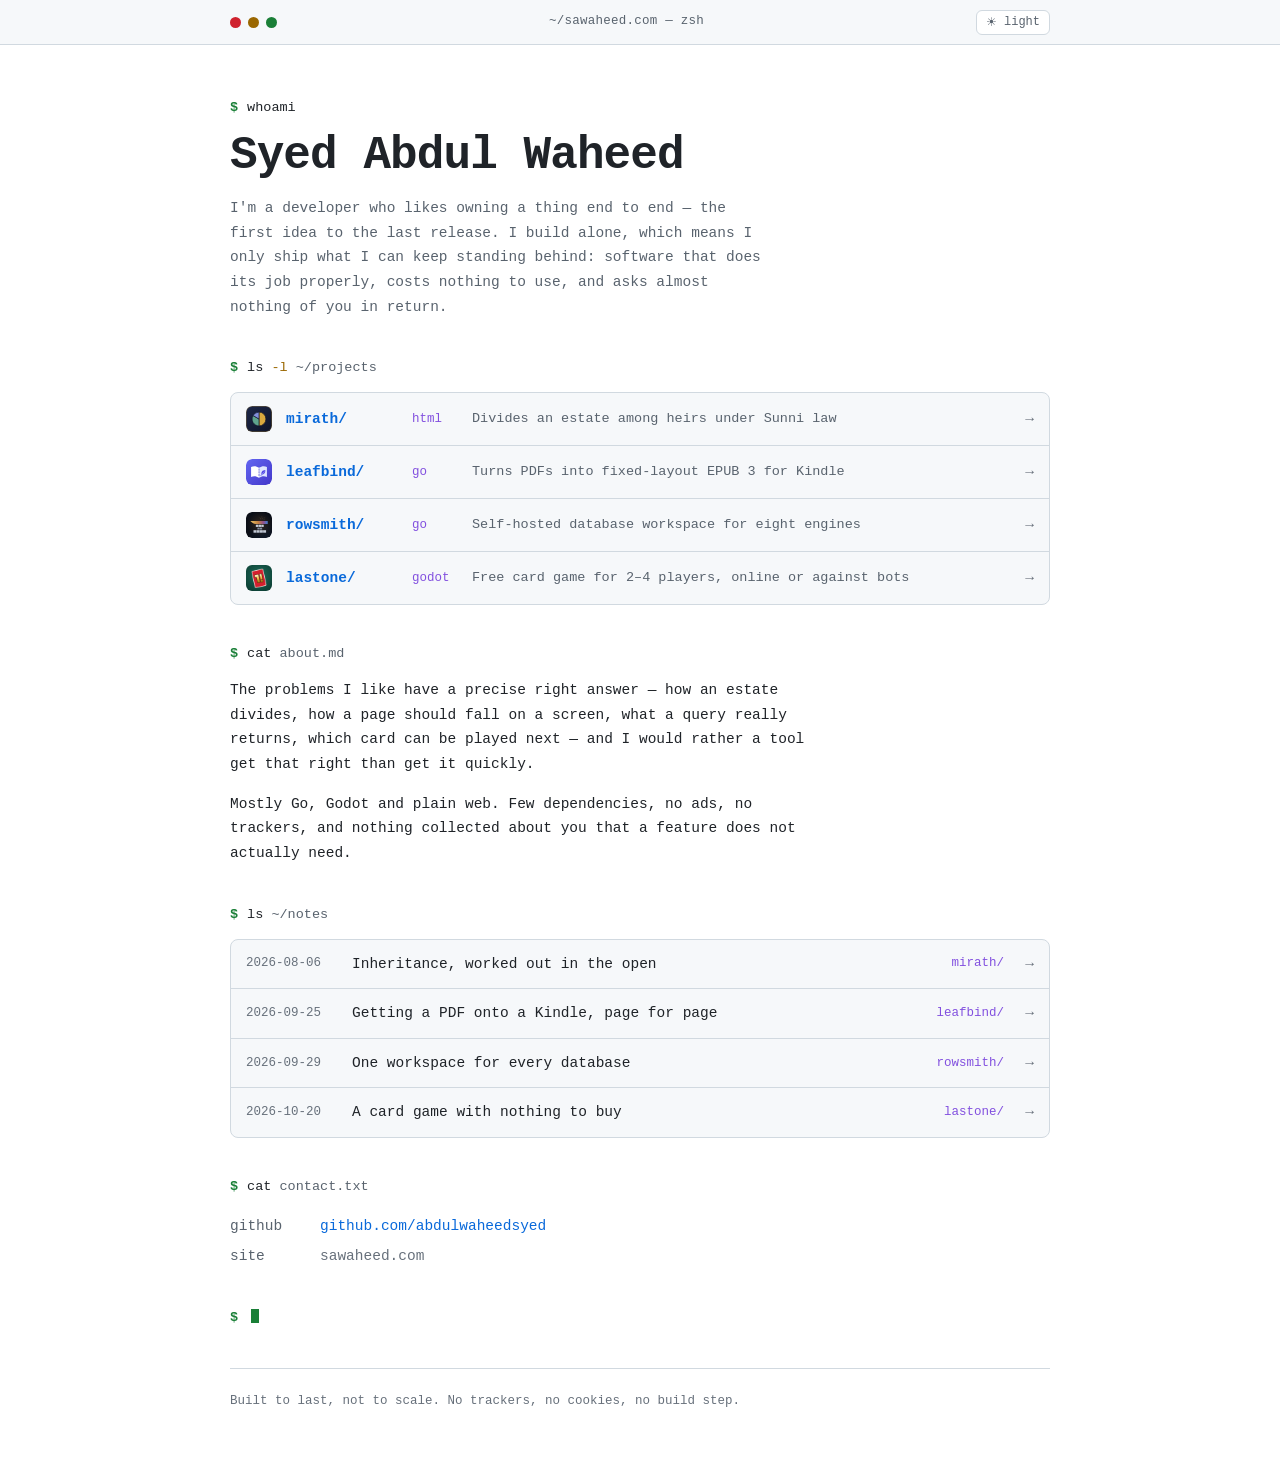
==== commit c1fd93a2: "Update the homepage copy to fit LastOne! The hero and about lines described small single-purpose too" ====
--- a/index.html
+++ b/index.html
@@ -5,7 +5,7 @@
 <meta name="viewport" content="width=device-width,initial-scale=1">
 <meta http-equiv="Content-Security-Policy" content="default-src 'none'; script-src 'self'; style-src 'self'; img-src 'self'; base-uri 'none'; form-action 'none'">
 <title>Syed Abdul Waheed</title>
-<meta name="description" content="Syed Abdul Waheed — a developer building small, self-reliant software you run yourself, built to still be there years later.">
+<meta name="description" content="Syed Abdul Waheed — a developer who builds free, carefully made software, from tools for developers to a card game, with no ads and no tracking.">
 <meta name="color-scheme" content="light dark">
 <link rel="icon" href="assets/favicon.svg" type="image/svg+xml">
 <script src="assets/theme-init.js"></script>
@@ -30,7 +30,7 @@
     <section class="block">
       <p class="cmd"><b>$</b><em>whoami</em></p>
       <h1>Syed Abdul Waheed</h1>
-      <p class="tagline">I'm a developer who likes owning a thing end to end — the first idea to the last release. I build alone, which means I only ship what I can keep standing behind: small, self-reliant software that does one job precisely and runs on your own machine.</p>
+      <p class="tagline">I'm a developer who likes owning a thing end to end — the first idea to the last release. I build alone, which means I only ship what I can keep standing behind: software that does its job properly, costs nothing to use, and asks almost nothing of you in return.</p>
     </section>
 
     <section class="block">
@@ -163,8 +163,8 @@
     <section class="block">
       <p class="cmd"><b>$</b><em>cat</em> about.md</p>
       <div class="out">
-        <p>The problems I like have a precise right answer — how an estate divides, what a query really returns, how a page should fall on a screen — and I would rather a tool get that right than get it quickly.</p>
-        <p>Mostly Go and plain web. Few dependencies, nothing phoning home, and everything ships as something you can run yourself.</p>
+        <p>The problems I like have a precise right answer — how an estate divides, how a page should fall on a screen, what a query really returns, which card can be played next — and I would rather a tool get that right than get it quickly.</p>
+        <p>Mostly Go, Godot and plain web. Few dependencies, no ads, no trackers, and nothing collected about you that a feature does not actually need.</p>
       </div>
     </section>
 
